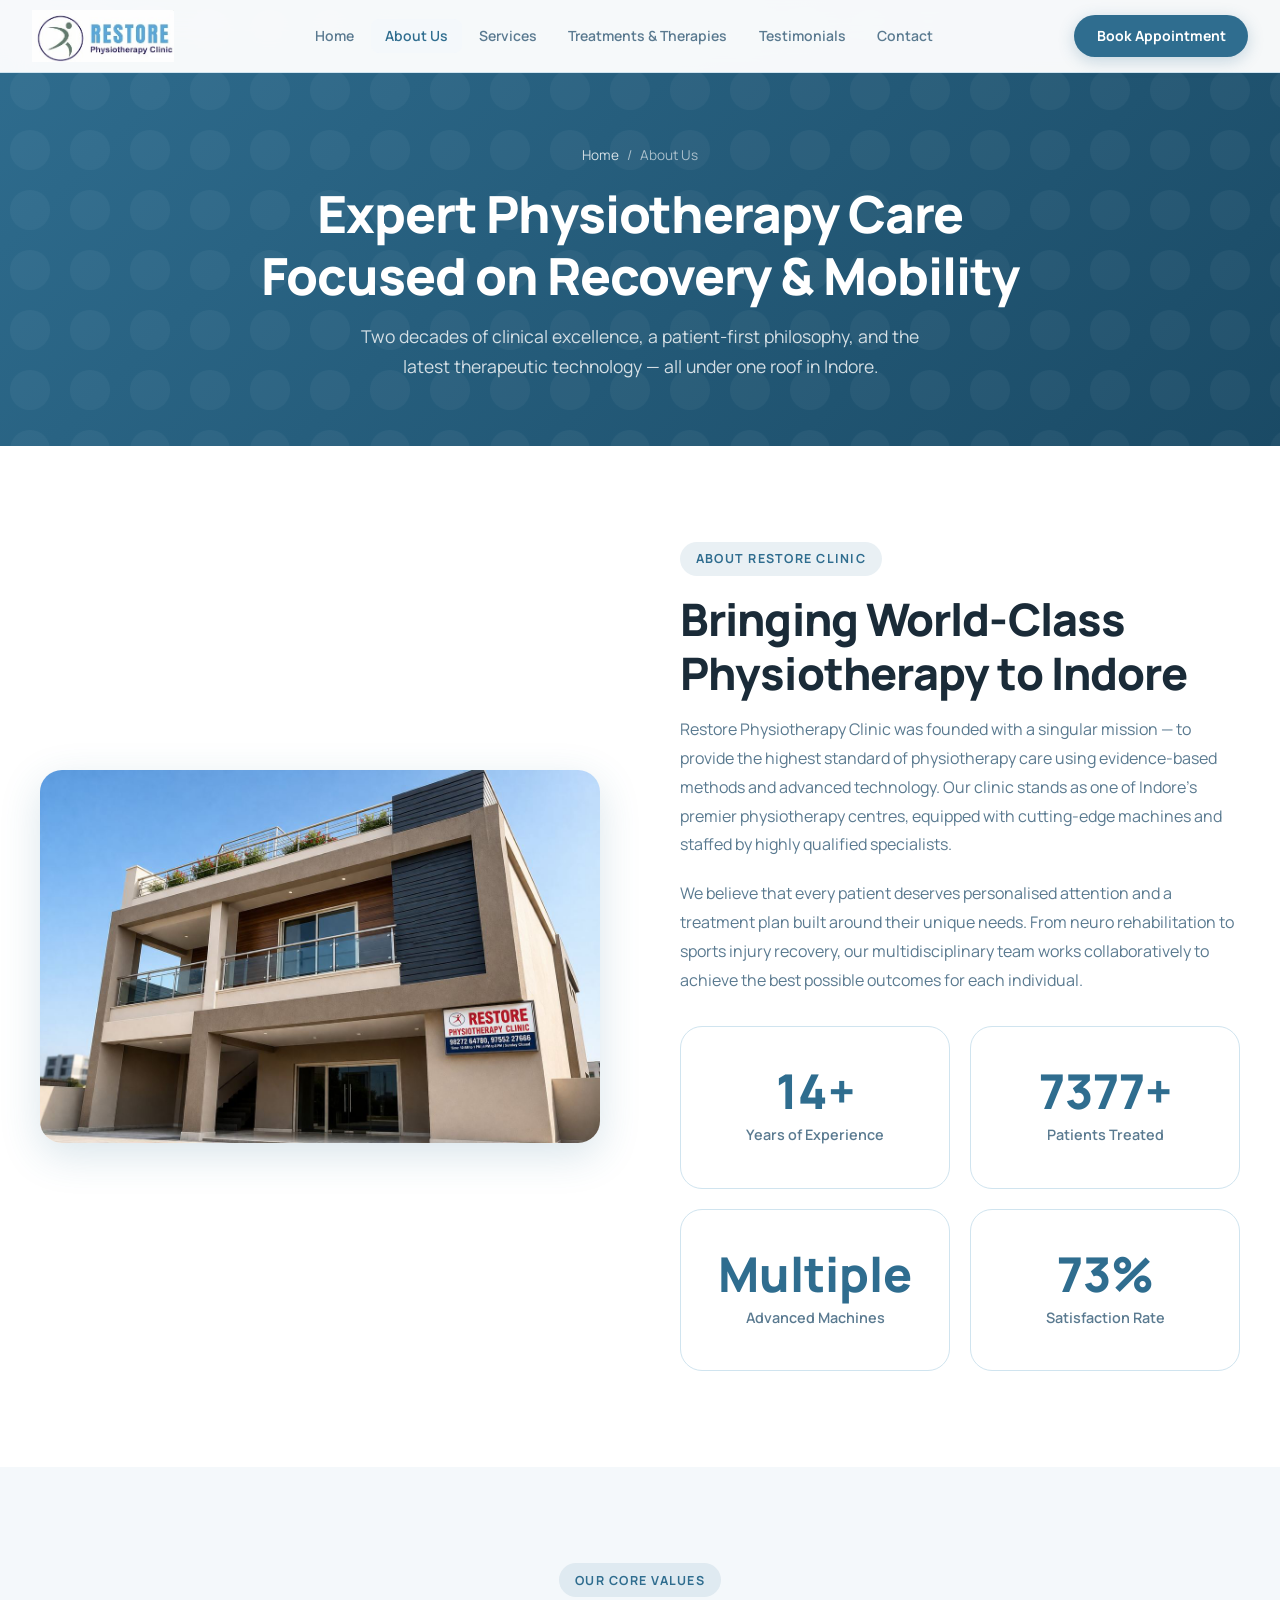
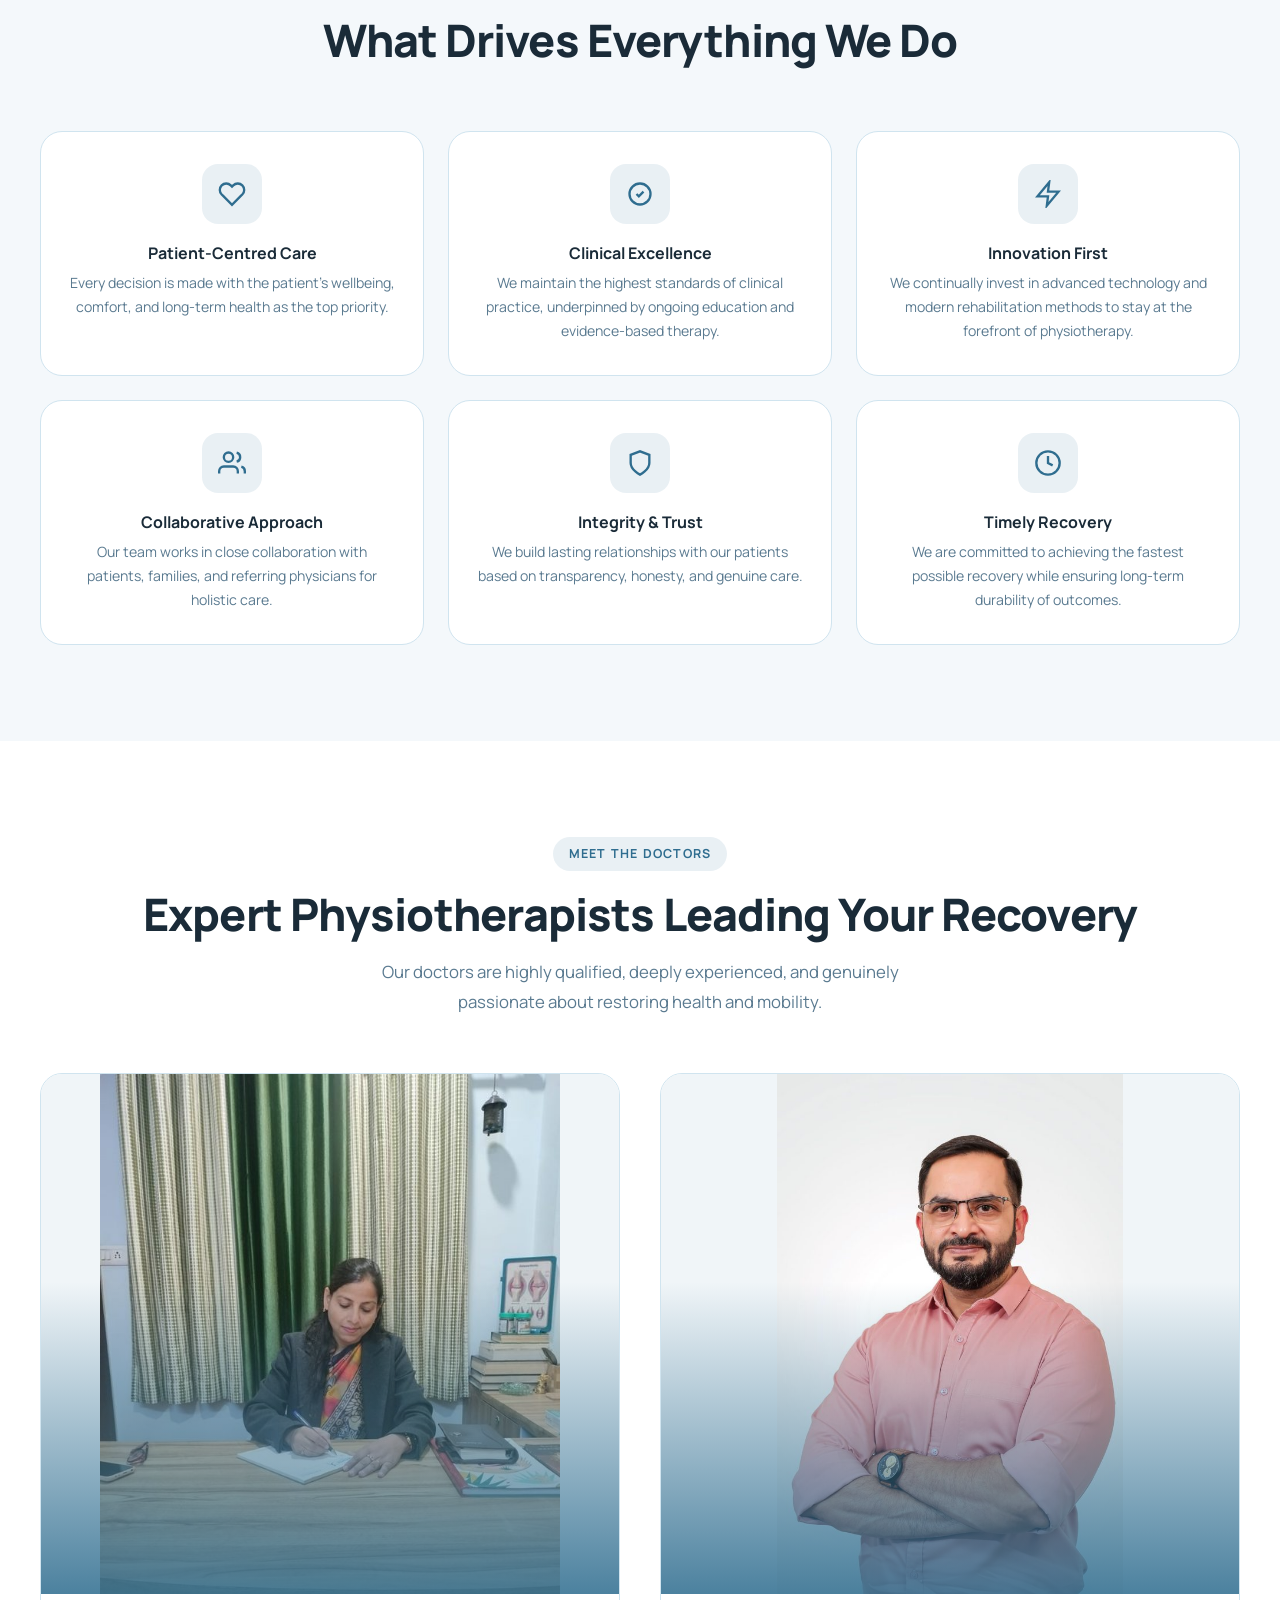
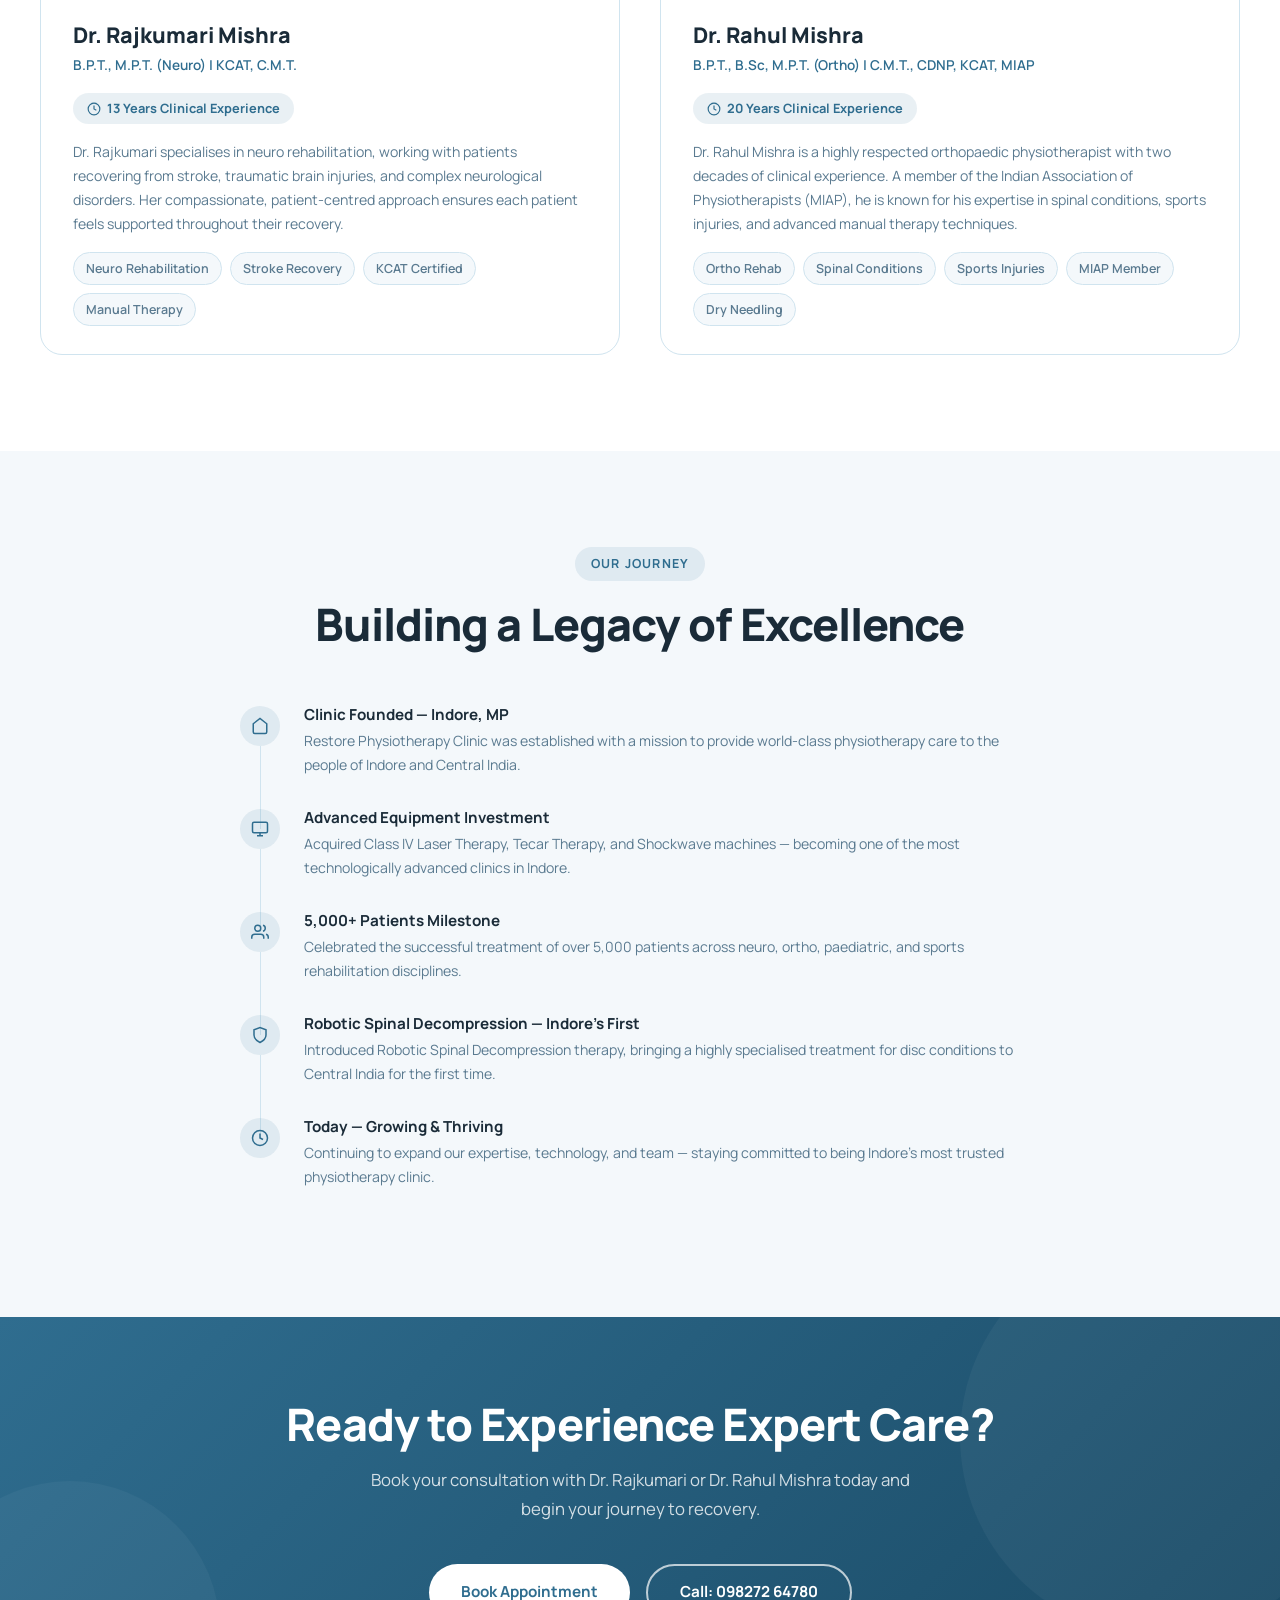
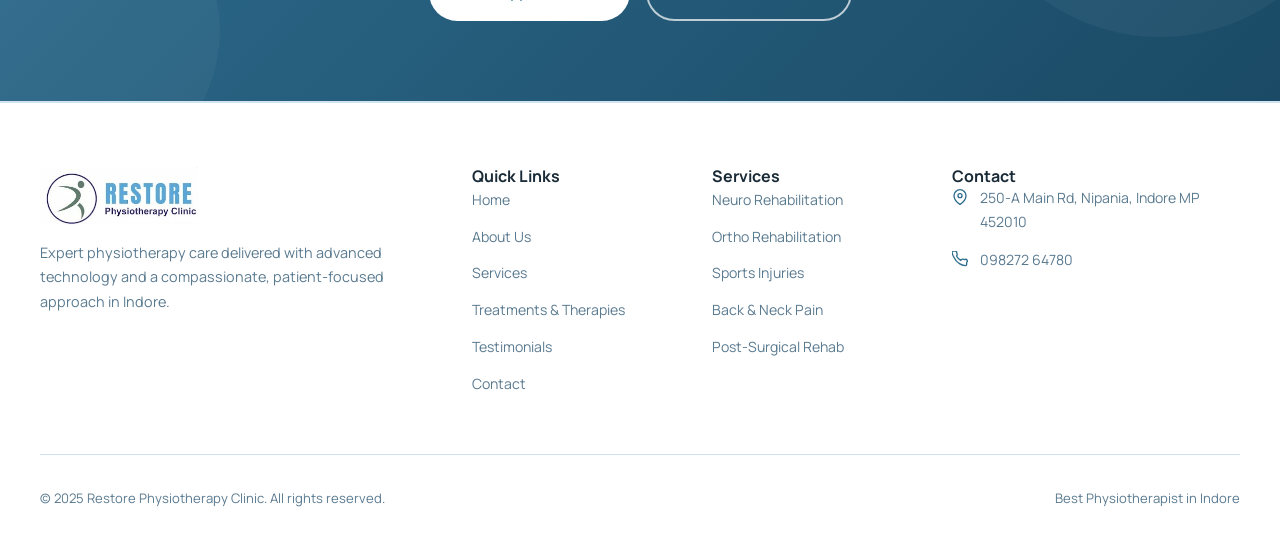
==== about.html @ 80abffd1 "Add files via upload" ====
<!DOCTYPE html>
<html lang="en">
<head>
  <meta charset="UTF-8" />
  <meta name="viewport" content="width=device-width, initial-scale=1.0" />
  <title>About Us | Restore Physiotherapy Clinic Indore</title>
  <meta name="description" content="Meet the expert team at Restore Physiotherapy Clinic, Indore. Dr. Rajkumari Mishra and Dr. Rahul Mishra bring 20+ years of combined physiotherapy expertise." />
  <link rel="preconnect" href="https://fonts.googleapis.com" />
  <link href="https://fonts.googleapis.com/css2?family=Manrope:wght@300;400;500;600;700;800&display=swap" rel="stylesheet" />
  <link rel="stylesheet" href="styles.css" />
  <style>
    /* ABOUT PAGE */
    .about-intro {
      display: grid;
      grid-template-columns: 1fr 1fr;
      gap: 5rem;
      align-items: center;
    }
    .about-intro-img {
      border-radius: var(--radius-lg);
      overflow: hidden;
      box-shadow: var(--shadow-hover);
    }
    .about-intro-img img {
      width: 100%;
      height: 500px;
      object-fit: cover;
    }
    .about-values {
      display: grid;
      grid-template-columns: repeat(3, 1fr);
      gap: 1.5rem;
      margin-top: 4rem;
    }
    .value-card {
      background: white;
      border: 1px solid var(--border);
      border-radius: var(--radius-lg);
      padding: 2rem 1.75rem;
      text-align: center;
      transition: all var(--transition);
    }
    .value-card:hover { transform: translateY(-5px); box-shadow: var(--shadow-hover); }
    .value-icon {
      width: 60px; height: 60px;
      background: rgba(47,109,143,0.1);
      border-radius: 16px;
      display: flex; align-items: center; justify-content: center;
      margin: 0 auto 1.25rem;
    }
    .value-icon svg { width: 28px; height: 28px; color: var(--primary); }
    .value-card h3 { font-size: 1rem; font-weight: 700; margin-bottom: 0.5rem; }
    .value-card p { font-size: 0.88rem; color: var(--text-muted); }

    /* DOCTORS */
    .doctors-grid {
      display: grid;
      grid-template-columns: 1fr 1fr;
      gap: 2.5rem;
    }
    .doctor-card {
      background: white;
      border: 1px solid var(--border);
      border-radius: var(--radius-lg);
      overflow: hidden;
      transition: all var(--transition);
    }
    .doctor-card:hover { transform: translateY(-6px); box-shadow: var(--shadow-hover); }
    .doctor-img-wrap {
      position: relative;
      height: 340px;
      background: var(--bg-alt);
      overflow: hidden;
    }
    .doctor-img-wrap img {
      width: 100%;
      height: 100%;
      object-fit: cover;
      object-position: top center;
      transition: transform 0.6s ease;
    }
    .doctor-card:hover .doctor-img-wrap img { transform: scale(1.04); }
    .doctor-img-overlay {
      position: absolute;
      bottom: 0; left: 0; right: 0;
      height: 60%;
      background: linear-gradient(to top, rgba(47,109,143,0.85), transparent);
    }
    .doctor-info { padding: 1.75rem 2rem; }
    .doctor-info h3 { font-size: 1.35rem; font-weight: 800; margin-bottom: 0.35rem; }
    .doctor-degrees { font-size: 0.85rem; color: var(--primary); font-weight: 600; margin-bottom: 0.25rem; }
    .doctor-exp {
      display: inline-flex;
      align-items: center;
      gap: 0.4rem;
      padding: 0.3rem 0.85rem;
      background: rgba(47,109,143,0.1);
      color: var(--primary);
      border-radius: 50px;
      font-size: 0.8rem;
      font-weight: 700;
      margin-top: 0.75rem;
      margin-bottom: 1rem;
    }
    .doctor-specialties { display: flex; flex-wrap: wrap; gap: 0.5rem; }
    .doctor-specialties span {
      padding: 0.3rem 0.75rem;
      background: var(--bg);
      border: 1px solid var(--border);
      border-radius: 50px;
      font-size: 0.78rem;
      font-weight: 600;
      color: var(--text-muted);
    }

    /* PLACEHOLDER CARD for Dr. Rajkumari */
    .doctor-img-placeholder {
      width: 100%; height: 100%;
      display: flex; align-items: center; justify-content: center;
      background: linear-gradient(135deg, var(--bg-alt) 0%, #d0e8f5 100%);
    }
    .doctor-img-placeholder svg { width: 120px; height: 120px; color: var(--soft-blue); }

    .timeline { margin-top: 2rem; }
    .timeline-item {
      display: flex;
      gap: 1.5rem;
      padding-bottom: 2rem;
      position: relative;
    }
    .timeline-item::before {
      content: '';
      position: absolute;
      left: 20px; top: 40px;
      width: 1px;
      height: calc(100% - 20px);
      background: var(--border);
    }
    .timeline-item:last-child::before { display: none; }
    .timeline-dot {
      width: 40px; height: 40px; flex-shrink: 0;
      background: rgba(47,109,143,0.1);
      border-radius: 50%;
      display: flex; align-items: center; justify-content: center;
      position: relative; z-index: 1;
    }
    .timeline-dot svg { width: 18px; height: 18px; color: var(--primary); }
    .timeline-body h4 { font-size: 0.95rem; font-weight: 700; margin-bottom: 0.3rem; }
    .timeline-body p { font-size: 0.88rem; color: var(--text-muted); }

    @media (max-width: 900px) {
      .about-intro { grid-template-columns: 1fr; gap: 2.5rem; }
      .doctors-grid { grid-template-columns: 1fr; }
      .about-values { grid-template-columns: 1fr 1fr; }
    }
    @media (max-width: 540px) {
      .about-values { grid-template-columns: 1fr; }
    }

    /* CTA SECTION */
    .cta-section {
      background: linear-gradient(135deg, var(--primary) 0%, #1a4a65 100%);
      padding: 5rem 2rem;
      text-align: center;
      position: relative;
      overflow: hidden;
    }
    .cta-section::before {
      content: '';
      position: absolute;
      top: -80px; right: -80px;
      width: 400px; height: 400px;
      background: rgba(255,255,255,0.04);
      border-radius: 50%;
    }
    .cta-section::after {
      content: '';
      position: absolute;
      bottom: -80px; left: -80px;
      width: 300px; height: 300px;
      background: rgba(255,255,255,0.04);
      border-radius: 50%;
    }
    .cta-section h2 {
      font-size: clamp(1.8rem, 4vw, 2.8rem);
      color: white;
      font-weight: 800;
      letter-spacing: -0.02em;
      margin-bottom: 1rem;
      position: relative; z-index: 1;
    }
    .cta-section p {
      font-size: 1.05rem;
      color: rgba(255,255,255,0.8);
      max-width: 560px;
      margin: 0 auto 2.5rem;
      position: relative; z-index: 1;
    }
    .cta-btns {
      display: flex;
      gap: 1rem;
      justify-content: center;
      flex-wrap: wrap;
      position: relative; z-index: 1;
    }
    .btn-white {
      display: inline-flex;
      align-items: center;
      gap: 0.5rem;
      padding: 0.85rem 2rem;
      background: white;
      color: var(--primary);
      border-radius: 50px;
      font-size: 0.95rem;
      font-weight: 700;
      transition: all var(--transition);
    }
    .btn-white:hover { transform: translateY(-2px); box-shadow: 0 8px 28px rgba(0,0,0,0.2); }

    @media (max-width: 900px) {
      .why-us-layout { grid-template-columns: 1fr; gap: 2.5rem; }
      .equipment-strip { grid-template-columns: repeat(2, 1fr); }
      .stats-grid { grid-template-columns: repeat(2, 1fr); }
      .stat-divider { display: none; }
    }
    @media (max-width: 500px) {
      .equipment-strip { grid-template-columns: 1fr; }
      .stats-grid { grid-template-columns: 1fr 1fr; gap: 1rem; }
    }
  </style>
</head>
<body>

  <!-- NAVBAR -->
  <nav class="navbar">
    <div class="nav-inner">
      <a href="index.html" class="nav-logo">
        <img src="" data-img="logo" alt="Restore Physiotherapy Clinic Logo" class="nav-logo-img" />
      </a>
      <ul class="nav-links">
        <li><a href="index.html">Home</a></li>
        <li><a href="about.html" class="active">About Us</a></li>
        <li><a href="services.html">Services</a></li>
        <li><a href="therapies.html">Treatments &amp; Therapies</a></li>
        <li><a href="testimonials.html">Testimonials</a></li>
        <li><a href="contact.html">Contact</a></li>
      </ul>
      <a href="https://wa.me/919827264780?text=Hello%2C%20I%20would%20like%20to%20book%20an%20appointment%20at%20Restore%20Physiotherapy%20Clinic." target="_blank" rel="noopener" class="btn-book">Book Appointment</a>
      <button class="hamburger"><span></span><span></span><span></span></button>
    </div>
  </nav>
  <div class="mobile-menu">
    <ul>
      <li><a href="index.html">Home</a></li>
      <li><a href="about.html">About Us</a></li>
      <li><a href="services.html">Services</a></li>
      <li><a href="therapies.html">Treatments &amp; Therapies</a></li>
      <li><a href="testimonials.html">Testimonials</a></li>
      <li><a href="contact.html">Contact</a></li>
    </ul>
    <a href="https://wa.me/919827264780?text=Hello%2C%20I%20would%20like%20to%20book%20an%20appointment%20at%20Restore%20Physiotherapy%20Clinic." target="_blank" rel="noopener" class="btn-book">Book Appointment</a>
  </div>

  <!-- PAGE HERO -->
  <div class="page-hero">
    <div class="breadcrumb"><a href="index.html">Home</a> <span>/</span> About Us</div>
    <h1>Expert Physiotherapy Care<br/>Focused on Recovery &amp; Mobility</h1>
    <p>Two decades of clinical excellence, a patient-first philosophy, and the latest therapeutic technology — all under one roof in Indore.</p>
  </div>

  <!-- ABOUT INTRO -->
  <section class="section section-alt">
    <div class="container">
      <div class="about-intro">
        <div class="about-intro-img fade-up">
          <img src="" data-img="hospital" alt="Restore Physiotherapy Clinic Indore" loading="lazy" />
        </div>
        <div class="fade-up fade-up-delay-2">
          <div class="section-label">About Restore Clinic</div>
          <h2 class="section-title">Bringing World-Class Physiotherapy to Indore</h2>
          <p style="color:var(--text-muted); margin-bottom:1.25rem; line-height:1.8;">
            Restore Physiotherapy Clinic was founded with a singular mission — to provide the highest standard of physiotherapy care using evidence-based methods and advanced technology. Our clinic stands as one of Indore's premier physiotherapy centres, equipped with cutting-edge machines and staffed by highly qualified specialists.
          </p>
          <p style="color:var(--text-muted); margin-bottom:2rem; line-height:1.8;">
            We believe that every patient deserves personalised attention and a treatment plan built around their unique needs. From neuro rehabilitation to sports injury recovery, our multidisciplinary team works collaboratively to achieve the best possible outcomes for each individual.
          </p>
          <div style="display:grid; grid-template-columns:1fr 1fr; gap:1.25rem;">
            <div class="stat-card">
              <div class="stat-number"><span data-target="20" data-suffix="+">0+</span></div>
              <div class="stat-label">Years of Experience</div>
            </div>
            <div class="stat-card">
              <div class="stat-number"><span data-target="10000" data-suffix="+">0+</span></div>
              <div class="stat-label">Patients Treated</div>
            </div>
            <div class="stat-card">
              <div class="stat-number"><span>Multiple</span></div>
              <div class="stat-label">Advanced Machines</div>
            </div>
            <div class="stat-card">
              <div class="stat-number"><span data-target="100" data-suffix="%">0%</span></div>
              <div class="stat-label">Satisfaction Rate</div>
            </div>
          </div>
        </div>
      </div>
    </div>
  </section>

  <!-- OUR VALUES -->
  <section class="section">
    <div class="container">
      <div class="section-header centered fade-up">
        <div class="section-label">Our Core Values</div>
        <h2 class="section-title">What Drives Everything We Do</h2>
      </div>
      <div class="about-values">
        <div class="value-card fade-up">
          <div class="value-icon">
            <svg viewBox="0 0 24 24" fill="none" stroke="currentColor" stroke-width="2"><path d="M20.84 4.61a5.5 5.5 0 00-7.78 0L12 5.67l-1.06-1.06a5.5 5.5 0 00-7.78 7.78l1.06 1.06L12 21.23l7.78-7.78 1.06-1.06a5.5 5.5 0 000-7.78z"/></svg>
          </div>
          <h3>Patient-Centred Care</h3>
          <p>Every decision is made with the patient's wellbeing, comfort, and long-term health as the top priority.</p>
        </div>
        <div class="value-card fade-up fade-up-delay-1">
          <div class="value-icon">
            <svg viewBox="0 0 24 24" fill="none" stroke="currentColor" stroke-width="2"><path d="M9 12l2 2 4-4m6 2a9 9 0 11-18 0 9 9 0 0118 0z"/></svg>
          </div>
          <h3>Clinical Excellence</h3>
          <p>We maintain the highest standards of clinical practice, underpinned by ongoing education and evidence-based therapy.</p>
        </div>
        <div class="value-card fade-up fade-up-delay-2">
          <div class="value-icon">
            <svg viewBox="0 0 24 24" fill="none" stroke="currentColor" stroke-width="2"><path d="M13 2L3 14h9l-1 8 10-12h-9l1-8z"/></svg>
          </div>
          <h3>Innovation First</h3>
          <p>We continually invest in advanced technology and modern rehabilitation methods to stay at the forefront of physiotherapy.</p>
        </div>
        <div class="value-card fade-up fade-up-delay-3">
          <div class="value-icon">
            <svg viewBox="0 0 24 24" fill="none" stroke="currentColor" stroke-width="2"><path d="M17 21v-2a4 4 0 00-4-4H5a4 4 0 00-4 4v2"/><circle cx="9" cy="7" r="4"/><path d="M23 21v-2a4 4 0 00-3-3.87M16 3.13a4 4 0 010 7.75"/></svg>
          </div>
          <h3>Collaborative Approach</h3>
          <p>Our team works in close collaboration with patients, families, and referring physicians for holistic care.</p>
        </div>
        <div class="value-card fade-up">
          <div class="value-icon">
            <svg viewBox="0 0 24 24" fill="none" stroke="currentColor" stroke-width="2"><path d="M12 22s8-4 8-10V5l-8-3-8 3v7c0 6 8 10 8 10z"/></svg>
          </div>
          <h3>Integrity &amp; Trust</h3>
          <p>We build lasting relationships with our patients based on transparency, honesty, and genuine care.</p>
        </div>
        <div class="value-card fade-up fade-up-delay-1">
          <div class="value-icon">
            <svg viewBox="0 0 24 24" fill="none" stroke="currentColor" stroke-width="2"><circle cx="12" cy="12" r="10"/><path d="M12 6v6l4 2"/></svg>
          </div>
          <h3>Timely Recovery</h3>
          <p>We are committed to achieving the fastest possible recovery while ensuring long-term durability of outcomes.</p>
        </div>
      </div>
    </div>
  </section>

  <!-- DOCTORS -->
  <section class="section section-alt">
    <div class="container">
      <div class="section-header centered fade-up">
        <div class="section-label">Meet the Doctors</div>
        <h2 class="section-title">Expert Physiotherapists Leading Your Recovery</h2>
        <p class="section-sub">Our doctors are highly qualified, deeply experienced, and genuinely passionate about restoring health and mobility.</p>
      </div>
      <div class="doctors-grid">

        <!-- Dr. Rajkumari Mishra -->
        <div class="doctor-card fade-up">
          <div class="doctor-img-wrap">
            <img src="" data-img="dr_rajkumari" alt="Dr. Rajkumari Mishra - Neuro Physiotherapist Indore" loading="lazy" />
            <div class="doctor-img-overlay"></div>
          </div>
          <div class="doctor-info">
            <h3>Dr. Rajkumari Mishra</h3>
            <div class="doctor-degrees">B.P.T., M.P.T. (Neuro) | KCAT, C.M.T.</div>
            <div class="doctor-exp">
              <svg width="14" height="14" viewBox="0 0 24 24" fill="none" stroke="currentColor" stroke-width="2"><circle cx="12" cy="12" r="10"/><path d="M12 6v6l4 2"/></svg>
              13 Years Clinical Experience
            </div>
            <p style="font-size:0.88rem; color:var(--text-muted); margin-bottom:1rem; line-height:1.7;">
              Dr. Rajkumari specialises in neuro rehabilitation, working with patients recovering from stroke, traumatic brain injuries, and complex neurological disorders. Her compassionate, patient-centred approach ensures each patient feels supported throughout their recovery.
            </p>
            <div class="doctor-specialties">
              <span>Neuro Rehabilitation</span>
              <span>Stroke Recovery</span>
              <span>KCAT Certified</span>
              <span>Manual Therapy</span>
            </div>
          </div>
        </div>

        <!-- Dr. Rahul Mishra -->
        <div class="doctor-card fade-up fade-up-delay-2">
          <div class="doctor-img-wrap">
            <img src="" data-img="dr_rahul" alt="Dr. Rahul Mishra - Senior Physiotherapist Indore" loading="lazy" />
            <div class="doctor-img-overlay"></div>
          </div>
          <div class="doctor-info">
            <h3>Dr. Rahul Mishra</h3>
            <div class="doctor-degrees">B.P.T., B.Sc, M.P.T. (Ortho) | C.M.T., CDNP, KCAT, MIAP</div>
            <div class="doctor-exp">
              <svg width="14" height="14" viewBox="0 0 24 24" fill="none" stroke="currentColor" stroke-width="2"><circle cx="12" cy="12" r="10"/><path d="M12 6v6l4 2"/></svg>
              20 Years Clinical Experience
            </div>
            <p style="font-size:0.88rem; color:var(--text-muted); margin-bottom:1rem; line-height:1.7;">
              Dr. Rahul Mishra is a highly respected orthopaedic physiotherapist with two decades of clinical experience. A member of the Indian Association of Physiotherapists (MIAP), he is known for his expertise in spinal conditions, sports injuries, and advanced manual therapy techniques.
            </p>
            <div class="doctor-specialties">
              <span>Ortho Rehab</span>
              <span>Spinal Conditions</span>
              <span>Sports Injuries</span>
              <span>MIAP Member</span>
              <span>Dry Needling</span>
            </div>
          </div>
        </div>
      </div>
    </div>
  </section>

  <!-- CLINIC JOURNEY TIMELINE -->
  <section class="section">
    <div class="container" style="max-width:800px;">
      <div class="section-header centered fade-up">
        <div class="section-label">Our Journey</div>
        <h2 class="section-title">Building a Legacy of Excellence</h2>
      </div>
      <div class="timeline fade-up">
        <div class="timeline-item">
          <div class="timeline-dot">
            <svg viewBox="0 0 24 24" fill="none" stroke="currentColor" stroke-width="2"><path d="M3 9l9-7 9 7v11a2 2 0 01-2 2H5a2 2 0 01-2-2z"/></svg>
          </div>
          <div class="timeline-body">
            <h4>Clinic Founded — Indore, MP</h4>
            <p>Restore Physiotherapy Clinic was established with a mission to provide world-class physiotherapy care to the people of Indore and Central India.</p>
          </div>
        </div>
        <div class="timeline-item">
          <div class="timeline-dot">
            <svg viewBox="0 0 24 24" fill="none" stroke="currentColor" stroke-width="2"><rect x="2" y="3" width="20" height="14" rx="2"/><line x1="8" y1="21" x2="16" y2="21"/><line x1="12" y1="17" x2="12" y2="21"/></svg>
          </div>
          <div class="timeline-body">
            <h4>Advanced Equipment Investment</h4>
            <p>Acquired Class IV Laser Therapy, Tecar Therapy, and Shockwave machines — becoming one of the most technologically advanced clinics in Indore.</p>
          </div>
        </div>
        <div class="timeline-item">
          <div class="timeline-dot">
            <svg viewBox="0 0 24 24" fill="none" stroke="currentColor" stroke-width="2"><path d="M17 21v-2a4 4 0 00-4-4H5a4 4 0 00-4 4v2"/><circle cx="9" cy="7" r="4"/><path d="M23 21v-2a4 4 0 00-3-3.87M16 3.13a4 4 0 010 7.75"/></svg>
          </div>
          <div class="timeline-body">
            <h4>5,000+ Patients Milestone</h4>
            <p>Celebrated the successful treatment of over 5,000 patients across neuro, ortho, paediatric, and sports rehabilitation disciplines.</p>
          </div>
        </div>
        <div class="timeline-item">
          <div class="timeline-dot">
            <svg viewBox="0 0 24 24" fill="none" stroke="currentColor" stroke-width="2"><path d="M12 22s8-4 8-10V5l-8-3-8 3v7c0 6 8 10 8 10z"/></svg>
          </div>
          <div class="timeline-body">
            <h4>Robotic Spinal Decompression — Indore's First</h4>
            <p>Introduced Robotic Spinal Decompression therapy, bringing a highly specialised treatment for disc conditions to Central India for the first time.</p>
          </div>
        </div>
        <div class="timeline-item">
          <div class="timeline-dot">
            <svg viewBox="0 0 24 24" fill="none" stroke="currentColor" stroke-width="2"><circle cx="12" cy="12" r="10"/><path d="M12 6v6l4 2"/></svg>
          </div>
          <div class="timeline-body">
            <h4>Today — Growing &amp; Thriving</h4>
            <p>Continuing to expand our expertise, technology, and team — staying committed to being Indore's most trusted physiotherapy clinic.</p>
          </div>
        </div>
      </div>
    </div>
  </section>

  <!-- CTA -->
  <section class="cta-section">
    <h2 class="fade-up">Ready to Experience Expert Care?</h2>
    <p class="fade-up fade-up-delay-1">Book your consultation with Dr. Rajkumari or Dr. Rahul Mishra today and begin your journey to recovery.</p>
    <div class="cta-btns fade-up fade-up-delay-2">
      <a href="https://wa.me/919827264780?text=Hello%2C%20I%20would%20like%20to%20book%20an%20appointment%20at%20Restore%20Physiotherapy%20Clinic." target="_blank" rel="noopener" class="btn-white">Book Appointment</a>
      <a href="tel:09827264780" class="btn-outline">Call: 098272 64780</a>
    </div>
  </section>

  <!-- FOOTER -->
  <footer>
    <div class="footer-inner">
      <div class="footer-grid">
        <div>
          <div class="footer-logo"><img src="" data-img="logo" alt="Restore Physiotherapy Clinic" class="footer-logo-img" /></div>
          <p class="footer-tagline">Expert physiotherapy care delivered with advanced technology and a compassionate, patient-focused approach in Indore.</p>
        </div>
        <div>
          <h4>Quick Links</h4>
          <ul class="footer-links">
            <li><a href="index.html">Home</a></li>
            <li><a href="about.html">About Us</a></li>
            <li><a href="services.html">Services</a></li>
            <li><a href="therapies.html">Treatments &amp; Therapies</a></li>
            <li><a href="testimonials.html">Testimonials</a></li>
            <li><a href="contact.html">Contact</a></li>
          </ul>
        </div>
        <div>
          <h4>Services</h4>
          <ul class="footer-links">
            <li><a href="services.html">Neuro Rehabilitation</a></li>
            <li><a href="services.html">Ortho Rehabilitation</a></li>
            <li><a href="services.html">Sports Injuries</a></li>
            <li><a href="services.html">Back &amp; Neck Pain</a></li>
            <li><a href="services.html">Post-Surgical Rehab</a></li>
          </ul>
        </div>
        <div>
          <h4>Contact</h4>
          <div class="footer-contact-item">
            <svg width="16" height="16" viewBox="0 0 24 24" fill="none" stroke="currentColor" stroke-width="2"><path d="M21 10c0 7-9 13-9 13s-9-6-9-13a9 9 0 0118 0z"/><circle cx="12" cy="10" r="3"/></svg>
            <span>250-A Main Rd, Nipania, Indore MP 452010</span>
          </div>
          <div class="footer-contact-item">
            <svg width="16" height="16" viewBox="0 0 24 24" fill="none" stroke="currentColor" stroke-width="2"><path d="M22 16.92v3a2 2 0 01-2.18 2 19.79 19.79 0 01-8.63-3.07A19.5 19.5 0 013.07 9.8 19.79 19.79 0 010 1.17 2 2 0 012 0h3a2 2 0 012 1.72 12.05 12.05 0 00.7 2.81 2 2 0 01-.45 2.11L6.91 7.85a16 16 0 006.15 6.15l1.27-1.27a2 2 0 012.11-.45 12.05 12.05 0 002.81.7A2 2 0 0122 16.92z"/></svg>
            <span>098272 64780</span>
          </div>
        </div>
      </div>
      <div class="footer-bottom">
        <span>&copy; 2025 Restore Physiotherapy Clinic. All rights reserved.</span>
        <span>Best Physiotherapist in Indore</span>
      </div>
    </div>
  </footer>

  <script src="images.js"></script>
  <script src="main.js"></script>
</body>
</html>
---- styles.css ----
/* ============================================
   RESTORE PHYSIOTHERAPY CLINIC — Global Styles
   ============================================ */

@import url('https://fonts.googleapis.com/css2?family=Manrope:wght@300;400;500;600;700;800&family=DM+Serif+Display:ital@0;1&display=swap');

:root {
  --primary: #2F6D8F;
  --primary-dark: #1e5070;
  --soft-blue: #6FA9C6;
  --light-blue: #b8d8ea;
  --white: #FFFFFF;
  --bg: #F4F8FB;
  --bg-alt: #eaf2f7;
  --text: #1a2b38;
  --text-muted: #5a7a90;
  --border: #d0e4ef;
  --shadow: 0 4px 32px rgba(47,109,143,0.10);
  --shadow-hover: 0 12px 40px rgba(47,109,143,0.18);
  --radius: 14px;
  --radius-lg: 22px;
  --transition: 0.35s cubic-bezier(0.4,0,0.2,1);
}

*, *::before, *::after { box-sizing: border-box; margin: 0; padding: 0; }

html { scroll-behavior: smooth; font-size: 16px; }

body {
  font-family: 'Manrope', sans-serif;
  background: var(--bg);
  color: var(--text);
  line-height: 1.7;
  overflow-x: hidden;
}

h1,h2,h3,h4,h5 {
  font-family: 'Manrope', sans-serif;
  font-weight: 700;
  line-height: 1.2;
  color: var(--text);
}

a { text-decoration: none; color: inherit; }
img { max-width: 100%; display: block; }

/* ── NAVBAR ── */
.navbar {
  position: fixed;
  top: 0; left: 0; right: 0;
  z-index: 1000;
  background: rgba(255,255,255,0.96);
  backdrop-filter: blur(16px);
  border-bottom: 1px solid var(--border);
  transition: box-shadow var(--transition);
}
.navbar.scrolled { box-shadow: 0 4px 24px rgba(47,109,143,0.12); }

.nav-inner {
  max-width: 1280px;
  margin: 0 auto;
  padding: 0 2rem;
  height: 72px;
  display: flex;
  align-items: center;
  justify-content: space-between;
  gap: 2rem;
}

.nav-logo {
  display: flex;
  align-items: center;
  gap: 0.75rem;
  flex-shrink: 0;
}
.nav-logo-icon {
  width: 42px; height: 42px;
  background: var(--primary);
  border-radius: 10px;
  display: flex; align-items: center; justify-content: center;
}
.nav-logo-icon svg { width: 24px; height: 24px; fill: white; }
.nav-logo-text { display: flex; flex-direction: column; }
.nav-logo-text strong {
  font-size: 1.05rem;
  font-weight: 800;
  color: var(--primary);
  letter-spacing: -0.02em;
  line-height: 1;
}
.nav-logo-text span {
  font-size: 0.65rem;
  color: var(--text-muted);
  font-weight: 500;
  letter-spacing: 0.08em;
  text-transform: uppercase;
}

.nav-links {
  display: flex;
  align-items: center;
  gap: 0.25rem;
  list-style: none;
}
.nav-links a {
  padding: 0.45rem 0.85rem;
  font-size: 0.875rem;
  font-weight: 600;
  color: var(--text-muted);
  border-radius: 8px;
  transition: color var(--transition), background var(--transition);
  white-space: nowrap;
}
.nav-links a:hover,
.nav-links a.active {
  color: var(--primary);
  background: var(--bg);
}

.btn-book {
  display: inline-flex;
  align-items: center;
  gap: 0.5rem;
  padding: 0.6rem 1.4rem;
  background: var(--primary);
  color: white;
  border-radius: 50px;
  font-size: 0.875rem;
  font-weight: 700;
  white-space: nowrap;
  transition: background var(--transition), transform var(--transition), box-shadow var(--transition);
  box-shadow: 0 4px 16px rgba(47,109,143,0.25);
}
.btn-book:hover {
  background: var(--primary-dark);
  transform: translateY(-1px);
  box-shadow: 0 8px 24px rgba(47,109,143,0.35);
}

.hamburger {
  display: none;
  flex-direction: column;
  gap: 5px;
  cursor: pointer;
  padding: 8px;
  border: none;
  background: none;
}
.hamburger span {
  display: block;
  width: 24px;
  height: 2px;
  background: var(--text);
  border-radius: 2px;
  transition: var(--transition);
}

/* Mobile nav */
.mobile-menu {
  display: none;
  position: fixed;
  top: 72px;
  left: 0; right: 0;
  background: white;
  border-bottom: 1px solid var(--border);
  padding: 1.5rem 2rem;
  z-index: 999;
  box-shadow: 0 8px 24px rgba(0,0,0,0.08);
}
.mobile-menu.open { display: block; }
.mobile-menu ul { list-style: none; }
.mobile-menu ul li { border-bottom: 1px solid var(--border); }
.mobile-menu ul li:last-child { border: none; }
.mobile-menu ul a {
  display: block;
  padding: 0.9rem 0;
  font-weight: 600;
  color: var(--text);
  font-size: 0.95rem;
}
.mobile-menu .btn-book { margin-top: 1rem; width: 100%; justify-content: center; }

/* ── BUTTONS ── */
.btn-primary {
  display: inline-flex;
  align-items: center;
  gap: 0.5rem;
  padding: 0.85rem 2rem;
  background: var(--primary);
  color: white;
  border-radius: 50px;
  font-size: 0.95rem;
  font-weight: 700;
  transition: all var(--transition);
  box-shadow: 0 4px 16px rgba(47,109,143,0.28);
  border: none;
  cursor: pointer;
}
.btn-primary:hover {
  background: var(--primary-dark);
  transform: translateY(-2px);
  box-shadow: 0 8px 28px rgba(47,109,143,0.38);
}

.btn-outline {
  display: inline-flex;
  align-items: center;
  gap: 0.5rem;
  padding: 0.85rem 2rem;
  background: transparent;
  color: white;
  border-radius: 50px;
  font-size: 0.95rem;
  font-weight: 700;
  border: 2px solid rgba(255,255,255,0.7);
  transition: all var(--transition);
  cursor: pointer;
}
.btn-outline:hover {
  background: rgba(255,255,255,0.12);
  border-color: white;
}

/* ── SECTION LAYOUT ── */
.section { padding: 6rem 2rem; }
.section-alt { background: var(--white); }
.section-dark { background: var(--primary); color: white; }

.container {
  max-width: 1200px;
  margin: 0 auto;
}

.section-label {
  display: inline-flex;
  align-items: center;
  gap: 0.5rem;
  padding: 0.4rem 1rem;
  background: rgba(47,109,143,0.1);
  color: var(--primary);
  border-radius: 50px;
  font-size: 0.78rem;
  font-weight: 700;
  letter-spacing: 0.1em;
  text-transform: uppercase;
  margin-bottom: 1rem;
}
.section-dark .section-label {
  background: rgba(255,255,255,0.15);
  color: rgba(255,255,255,0.9);
}

.section-title {
  font-size: clamp(1.8rem, 4vw, 2.8rem);
  font-weight: 800;
  color: var(--text);
  margin-bottom: 1rem;
  letter-spacing: -0.02em;
}
.section-dark .section-title { color: white; }

.section-sub {
  font-size: 1.05rem;
  color: var(--text-muted);
  max-width: 600px;
  line-height: 1.8;
}
.section-dark .section-sub { color: rgba(255,255,255,0.8); }

.section-header { margin-bottom: 3.5rem; }
.section-header.centered { text-align: center; }
.section-header.centered .section-sub { margin: 0 auto; }

/* ── CARD ── */
.card {
  background: white;
  border-radius: var(--radius-lg);
  border: 1px solid var(--border);
  padding: 2rem;
  transition: transform var(--transition), box-shadow var(--transition);
}
.card:hover {
  transform: translateY(-6px);
  box-shadow: var(--shadow-hover);
}

/* ── FOOTER ── */
footer {
  background: #ffffff;
  color: #2a3f50;
  padding: 4rem 2rem 2rem;
  border-top: 2px solid var(--border);
}
.footer-inner {
  max-width: 1200px;
  margin: 0 auto;
}
.footer-grid {
  display: grid;
  grid-template-columns: 2fr 1fr 1fr 1.5fr;
  gap: 3rem;
  padding-bottom: 3rem;
  border-bottom: 1px solid var(--border);
}
.footer-logo strong { font-size: 1.3rem; color: var(--primary); font-weight: 800; }
.footer-logo span { font-size: 0.75rem; color: var(--text-muted); letter-spacing: 0.08em; text-transform: uppercase; }
.footer-tagline { font-size: 0.9rem; margin-top: 1rem; line-height: 1.7; color: var(--text-muted); }
.footer-col h4 { font-size: 0.85rem; font-weight: 700; color: var(--text); letter-spacing: 0.1em; text-transform: uppercase; margin-bottom: 1.2rem; }
.footer-links { list-style: none; }
.footer-links li { margin-bottom: 0.6rem; }
.footer-links a { font-size: 0.88rem; color: var(--text-muted); transition: color var(--transition); }
.footer-links a:hover { color: var(--primary); }
.footer-contact-item { display: flex; gap: 0.75rem; margin-bottom: 0.9rem; font-size: 0.88rem; color: var(--text-muted); }
.footer-contact-item svg { flex-shrink: 0; color: var(--primary); margin-top: 3px; }
.footer-contact-item span { color: var(--text-muted); }
.footer-bottom {
  display: flex;
  justify-content: space-between;
  align-items: center;
  padding-top: 2rem;
  font-size: 0.82rem;
  color: var(--text-muted);
  flex-wrap: wrap;
  gap: 1rem;
}

/* ── ANIMATIONS ── */
.fade-up {
  opacity: 0;
  transform: translateY(30px);
  transition: opacity 0.7s cubic-bezier(0.4,0,0.2,1),
              transform 0.7s cubic-bezier(0.4,0,0.2,1);
}
.fade-up.visible {
  opacity: 1;
  transform: none;
}
.fade-up-delay-1 { transition-delay: 0.1s; }
.fade-up-delay-2 { transition-delay: 0.2s; }
.fade-up-delay-3 { transition-delay: 0.3s; }
.fade-up-delay-4 { transition-delay: 0.4s; }

/* ── PAGE HERO (internal pages) ── */
.page-hero {
  padding: 9rem 2rem 4rem;
  background: linear-gradient(135deg, var(--primary) 0%, #1a4a65 100%);
  text-align: center;
  color: white;
  position: relative;
  overflow: hidden;
}
.page-hero::before {
  content: '';
  position: absolute;
  inset: 0;
  background: url("data:image/svg+xml,%3Csvg width='60' height='60' viewBox='0 0 60 60' xmlns='http://www.w3.org/2000/svg'%3E%3Cg fill='none' fill-rule='evenodd'%3E%3Cg fill='%23ffffff' fill-opacity='0.04'%3E%3Ccircle cx='30' cy='30' r='20'/%3E%3C/g%3E%3C/g%3E%3C/svg%3E");
}
.page-hero h1 {
  font-size: clamp(2rem, 5vw, 3.2rem);
  font-weight: 800;
  color: white;
  position: relative;
  z-index: 1;
  letter-spacing: -0.02em;
}
.page-hero p {
  font-size: 1.1rem;
  color: rgba(255,255,255,0.8);
  margin-top: 1rem;
  position: relative;
  z-index: 1;
  max-width: 600px;
  margin-left: auto;
  margin-right: auto;
}
.breadcrumb {
  display: flex;
  align-items: center;
  justify-content: center;
  gap: 0.5rem;
  font-size: 0.85rem;
  color: rgba(255,255,255,0.6);
  margin-bottom: 1rem;
  position: relative;
  z-index: 1;
}
.breadcrumb a { color: rgba(255,255,255,0.8); }
.breadcrumb a:hover { color: white; }

/* ── STAT CARDS ── */
.stat-card {
  text-align: center;
  padding: 2.5rem 2rem;
  background: white;
  border-radius: var(--radius-lg);
  border: 1px solid var(--border);
  transition: all var(--transition);
}
.stat-card:hover { transform: translateY(-5px); box-shadow: var(--shadow-hover); }
.stat-number {
  font-size: 3rem;
  font-weight: 800;
  color: var(--primary);
  line-height: 1;
}
.stat-label {
  font-size: 0.9rem;
  color: var(--text-muted);
  font-weight: 600;
  margin-top: 0.5rem;
}

/* ── RESPONSIVE ── */
@media (max-width: 1024px) {
  .footer-grid { grid-template-columns: 1fr 1fr; }
}

@media (max-width: 768px) {
  .nav-links, .btn-book { display: none; }
  .hamburger { display: flex; }
  .footer-grid { grid-template-columns: 1fr; gap: 2rem; }
  .section { padding: 4rem 1.25rem; }
}

@media (max-width: 480px) {
  .section { padding: 3rem 1rem; }
}

/* ── LOGO IMAGES ── */
.nav-logo-img {
  height: 52px;
  width: auto;
  max-width: 220px;
  object-fit: contain;
  display: block;
}
.footer-logo-img {
  height: 58px;
  width: auto;
  max-width: 240px;
  object-fit: contain;
  display: block;
}

/* ── FULL IMAGE — NO CROPPING RULES ── */

/* Equipment cards on home page */
.equip-card img {
  width: 100%;
  height: auto !important;
  min-height: 180px;
  object-fit: contain !important;
  background: #f8fafc;
  padding: 1.5rem;
}

/* Therapy page machine images */
.therapy-img {
  background: #f4f8fb;
  display: flex;
  align-items: center;
  justify-content: center;
  border-radius: var(--radius-lg);
  overflow: hidden;
  box-shadow: var(--shadow-hover);
  padding: 0;
}
.therapy-img img {
  width: 100%;
  height: auto !important;
  max-height: 480px;
  object-fit: contain !important;
  background: #f4f8fb;
  padding: 2.5rem;
  display: block;
}

/* About page / why-us hospital image */
.why-us-img img {
  width: 100%;
  height: 480px;
  object-fit: cover !important;  /* building photo — cover is fine */
  object-position: center;
}

.about-intro-img img {
  width: 100%;
  height: auto !important;
  max-height: 520px;
  object-fit: cover;
  object-position: center;
}

/* Doctor cards — show full portrait */
.doctor-img-wrap {
  height: auto !important;
  min-height: 300px;
  background: #f0f5f8;
  display: flex;
  align-items: flex-start;
  justify-content: center;
  overflow: hidden;
}
.doctor-img-wrap img {
  width: 100%;
  height: auto !important;
  max-height: 520px;
  object-fit: contain !important;
  object-position: top center;
  background: #f0f5f8;
}

/* Equipment card body — make sure card doesn't clip */
.equip-card {
  overflow: visible;
  background: white;
  border: 1px solid var(--border);
  border-radius: var(--radius-lg);
  overflow: hidden;
  transition: all var(--transition);
}
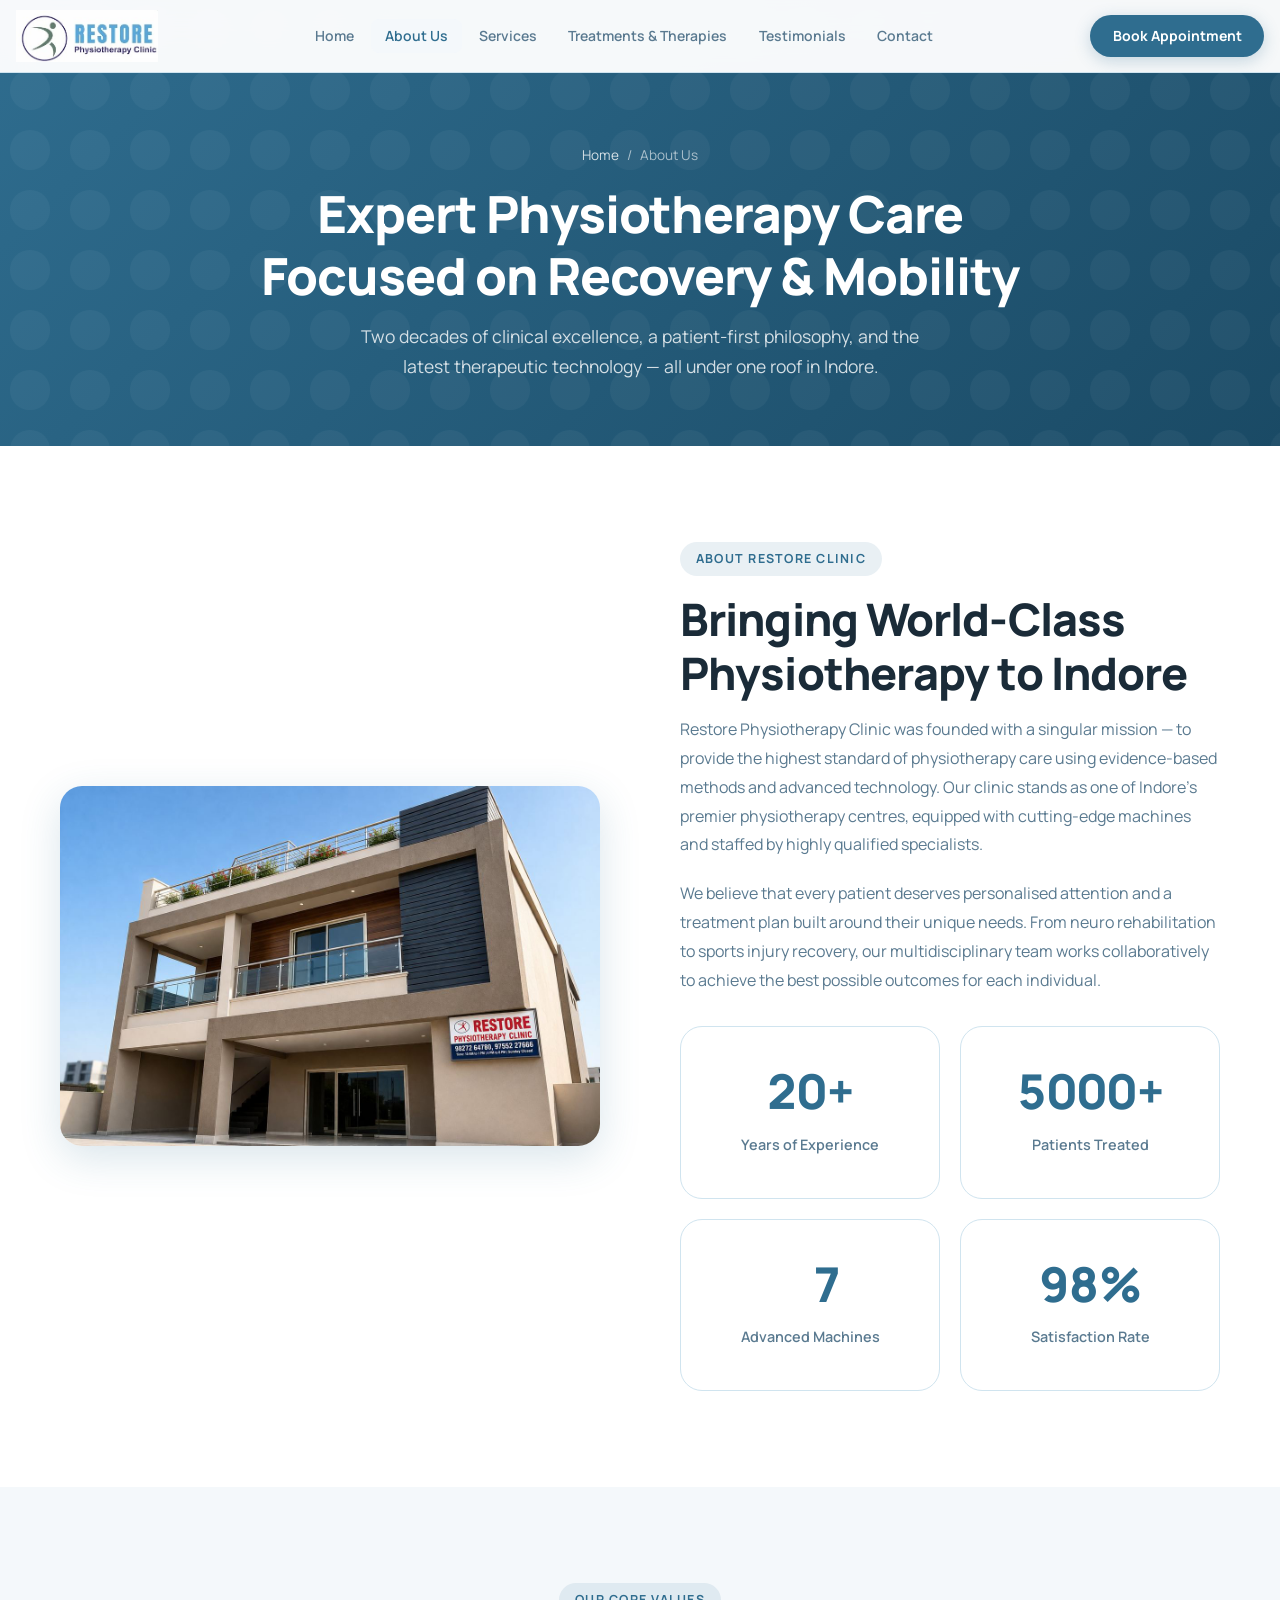
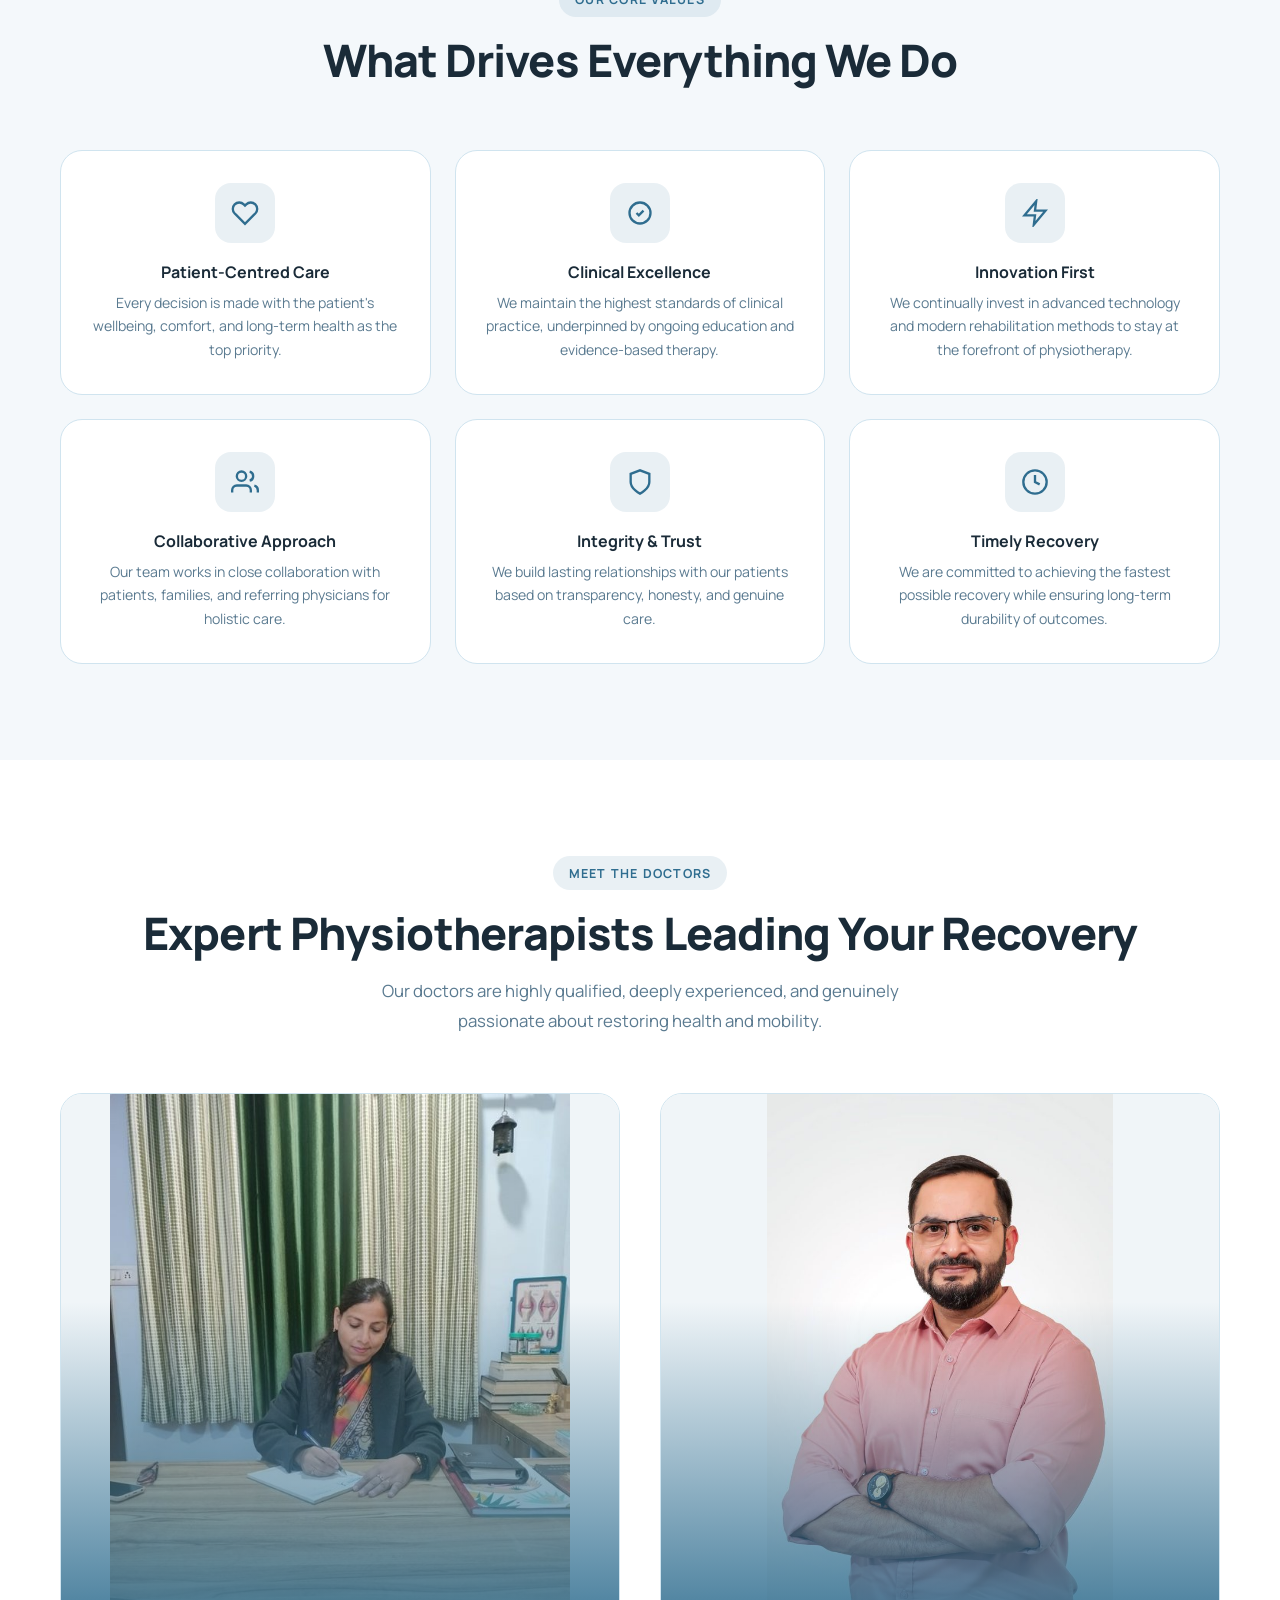
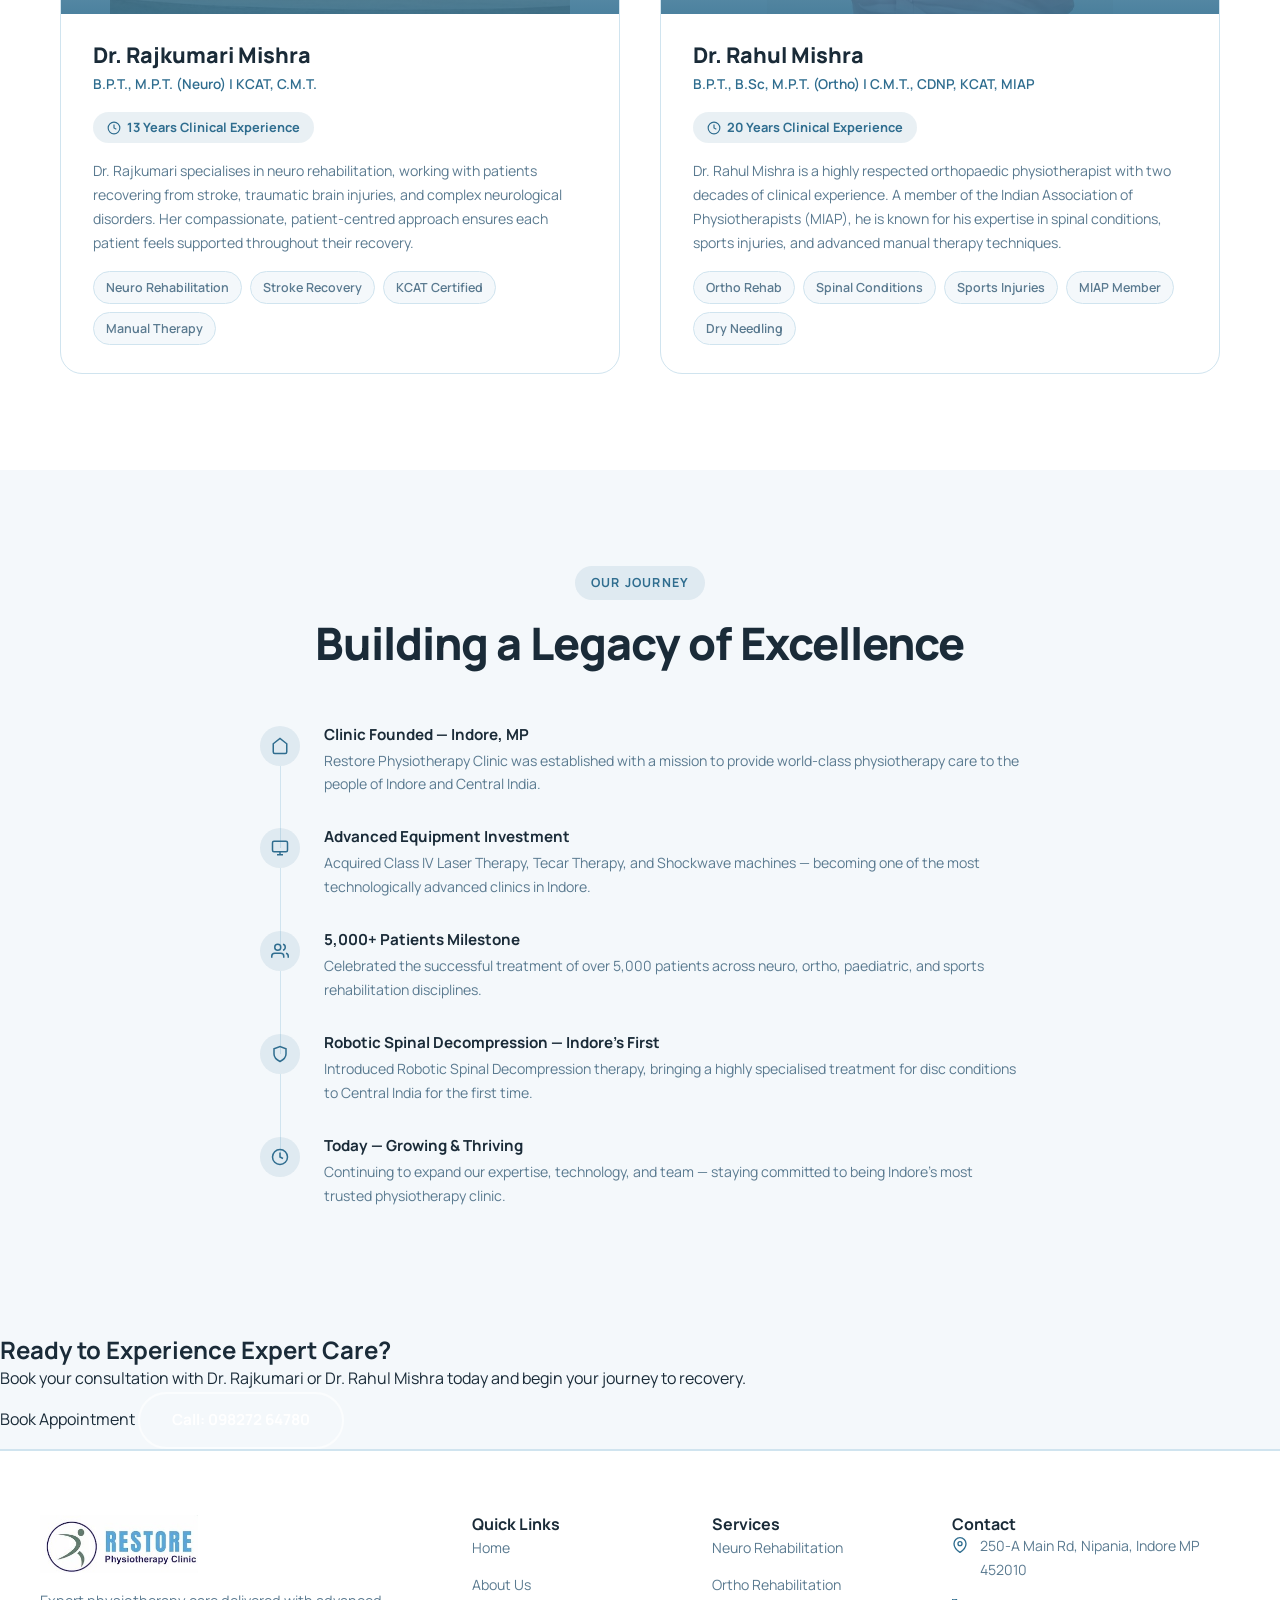
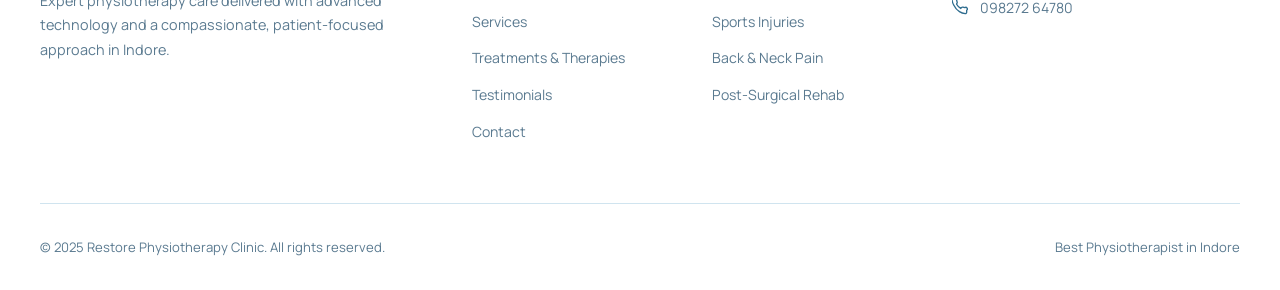
==== commit 81e7cedd: "Add files via upload" ====
--- a/about.html
+++ b/about.html
@@ -2,7 +2,7 @@
 <html lang="en">
 <head>
   <meta charset="UTF-8" />
-  <meta name="viewport" content="width=device-width, initial-scale=1.0" />
+  <meta name="viewport" content="width=device-width, initial-scale=1.0, maximum-scale=5.0, viewport-fit=cover" />
   <title>About Us | Restore Physiotherapy Clinic Indore</title>
   <meta name="description" content="Meet the expert team at Restore Physiotherapy Clinic, Indore. Dr. Rajkumari Mishra and Dr. Rahul Mishra bring 20+ years of combined physiotherapy expertise." />
   <link rel="preconnect" href="https://fonts.googleapis.com" />
@@ -155,77 +155,6 @@
     }
     @media (max-width: 540px) {
       .about-values { grid-template-columns: 1fr; }
-    }
-
-    /* CTA SECTION */
-    .cta-section {
-      background: linear-gradient(135deg, var(--primary) 0%, #1a4a65 100%);
-      padding: 5rem 2rem;
-      text-align: center;
-      position: relative;
-      overflow: hidden;
-    }
-    .cta-section::before {
-      content: '';
-      position: absolute;
-      top: -80px; right: -80px;
-      width: 400px; height: 400px;
-      background: rgba(255,255,255,0.04);
-      border-radius: 50%;
-    }
-    .cta-section::after {
-      content: '';
-      position: absolute;
-      bottom: -80px; left: -80px;
-      width: 300px; height: 300px;
-      background: rgba(255,255,255,0.04);
-      border-radius: 50%;
-    }
-    .cta-section h2 {
-      font-size: clamp(1.8rem, 4vw, 2.8rem);
-      color: white;
-      font-weight: 800;
-      letter-spacing: -0.02em;
-      margin-bottom: 1rem;
-      position: relative; z-index: 1;
-    }
-    .cta-section p {
-      font-size: 1.05rem;
-      color: rgba(255,255,255,0.8);
-      max-width: 560px;
-      margin: 0 auto 2.5rem;
-      position: relative; z-index: 1;
-    }
-    .cta-btns {
-      display: flex;
-      gap: 1rem;
-      justify-content: center;
-      flex-wrap: wrap;
-      position: relative; z-index: 1;
-    }
-    .btn-white {
-      display: inline-flex;
-      align-items: center;
-      gap: 0.5rem;
-      padding: 0.85rem 2rem;
-      background: white;
-      color: var(--primary);
-      border-radius: 50px;
-      font-size: 0.95rem;
-      font-weight: 700;
-      transition: all var(--transition);
-    }
-    .btn-white:hover { transform: translateY(-2px); box-shadow: 0 8px 28px rgba(0,0,0,0.2); }
-
-    @media (max-width: 900px) {
-      .why-us-layout { grid-template-columns: 1fr; gap: 2.5rem; }
-      .equipment-strip { grid-template-columns: repeat(2, 1fr); }
-      .stats-grid { grid-template-columns: repeat(2, 1fr); }
-      .stat-divider { display: none; }
-    }
-    @media (max-width: 500px) {
-      .equipment-strip { grid-template-columns: 1fr; }
-      .stats-grid { grid-template-columns: 1fr 1fr; gap: 1rem; }
     }
   </style>
 </head>
@@ -290,15 +219,15 @@
               <div class="stat-label">Years of Experience</div>
             </div>
             <div class="stat-card">
-              <div class="stat-number"><span data-target="10000" data-suffix="+">0+</span></div>
+              <div class="stat-number"><span data-target="5000" data-suffix="+">0+</span></div>
               <div class="stat-label">Patients Treated</div>
             </div>
             <div class="stat-card">
-              <div class="stat-number"><span>Multiple</span></div>
+              <div class="stat-number"><span data-target="7" data-suffix="">0</span></div>
               <div class="stat-label">Advanced Machines</div>
             </div>
             <div class="stat-card">
-              <div class="stat-number"><span data-target="100" data-suffix="%">0%</span></div>
+              <div class="stat-number"><span data-target="98" data-suffix="%">0%</span></div>
               <div class="stat-label">Satisfaction Rate</div>
             </div>
           </div>
--- a/styles.css
+++ b/styles.css
@@ -519,3 +519,528 @@
   overflow: hidden;
   transition: all var(--transition);
 }
+
+/* ============================================================
+   MOBILE FIX — prevents all horizontal overflow & wobble
+   ============================================================ */
+
+/* 1. Hard-stop any horizontal scroll on every element */
+html, body {
+  overflow-x: hidden !important;
+  width: 100%;
+  max-width: 100%;
+}
+
+/* 2. All containers must not exceed viewport */
+*, *::before, *::after {
+  box-sizing: border-box;
+  max-width: 100%;
+}
+
+/* 3. Lock the page container */
+.container {
+  width: 100%;
+  max-width: 1200px;
+  margin: 0 auto;
+  padding: 0 1rem;
+  box-sizing: border-box;
+}
+
+/* 4. Nav inner must not overflow */
+.nav-inner {
+  max-width: 1280px;
+  width: 100%;
+  padding: 0 1rem;
+  overflow: visible;
+}
+
+/* 5. Fix hero content padding on mobile (6vw causes issues) */
+@media (max-width: 768px) {
+  .hero-content {
+    padding: 1.5rem !important;
+    max-width: 100% !important;
+    width: 100% !important;
+  }
+  .hero-title {
+    font-size: clamp(1.6rem, 6vw, 2.4rem) !important;
+  }
+  .hero-sub {
+    font-size: 0.92rem !important;
+    max-width: 100% !important;
+  }
+  .hero-btns {
+    flex-direction: column !important;
+    gap: 0.75rem !important;
+  }
+  .hero-btns a {
+    width: 100%;
+    justify-content: center;
+    text-align: center;
+  }
+}
+
+/* 6. Stats grid mobile */
+@media (max-width: 768px) {
+  .stats-grid {
+    grid-template-columns: 1fr 1fr !important;
+    gap: 0.75rem !important;
+  }
+  .stat-divider { display: none !important; }
+  .stat-item { padding: 0.75rem 0.5rem !important; }
+  .stat-item .num { font-size: 1.8rem !important; }
+}
+
+/* 7. Services grid mobile */
+@media (max-width: 768px) {
+  .services-grid {
+    grid-template-columns: 1fr !important;
+    gap: 1rem !important;
+  }
+}
+
+/* 8. Why-us layout mobile */
+@media (max-width: 900px) {
+  .why-us-layout {
+    grid-template-columns: 1fr !important;
+    gap: 2rem !important;
+  }
+  .why-us-img img {
+    height: 260px !important;
+  }
+}
+
+/* 9. Equipment strip mobile */
+@media (max-width: 768px) {
+  .equipment-strip {
+    grid-template-columns: 1fr 1fr !important;
+    gap: 1rem !important;
+  }
+}
+@media (max-width: 480px) {
+  .equipment-strip {
+    grid-template-columns: 1fr !important;
+  }
+}
+
+/* 10. Techniques grid mobile */
+@media (max-width: 768px) {
+  .techniques-grid {
+    grid-template-columns: 1fr !important;
+    gap: 1.25rem !important;
+  }
+}
+
+/* 11. Footer grid mobile */
+@media (max-width: 768px) {
+  .footer-grid {
+    grid-template-columns: 1fr !important;
+    gap: 1.75rem !important;
+  }
+  .footer-bottom {
+    flex-direction: column !important;
+    text-align: center !important;
+    gap: 0.5rem !important;
+  }
+}
+
+/* 12. Sections padding on mobile */
+@media (max-width: 768px) {
+  .section { padding: 3rem 1rem !important; }
+  .section-header { margin-bottom: 2rem !important; }
+  .section-title { font-size: clamp(1.5rem, 5vw, 2rem) !important; }
+  .cta-section { padding: 3.5rem 1rem !important; }
+  .cta-section h2 { font-size: 1.6rem !important; }
+  .cta-btns {
+    flex-direction: column !important;
+    align-items: center !important;
+  }
+}
+
+/* 13. Page hero mobile */
+@media (max-width: 768px) {
+  .page-hero {
+    padding: 7rem 1.25rem 3rem !important;
+  }
+  .page-hero h1 { font-size: clamp(1.6rem, 6vw, 2.2rem) !important; }
+}
+
+/* 14. Stat cards grid on about page */
+@media (max-width: 768px) {
+  div[style*="grid-template-columns:1fr 1fr"] {
+    grid-template-columns: 1fr 1fr !important;
+    gap: 0.75rem !important;
+  }
+  .stat-card { padding: 1.5rem 1rem !important; }
+  .stat-number { font-size: 2.2rem !important; }
+}
+
+/* 15. About intro mobile */
+@media (max-width: 900px) {
+  .about-intro {
+    grid-template-columns: 1fr !important;
+    gap: 2rem !important;
+  }
+  .about-values {
+    grid-template-columns: 1fr 1fr !important;
+  }
+}
+@media (max-width: 540px) {
+  .about-values {
+    grid-template-columns: 1fr !important;
+  }
+}
+
+/* 16. Doctor cards mobile */
+@media (max-width: 900px) {
+  .doctors-grid {
+    grid-template-columns: 1fr !important;
+  }
+}
+
+/* 17. Therapy items (alternating layout) mobile */
+@media (max-width: 900px) {
+  .therapy-item,
+  .therapy-item.reverse {
+    grid-template-columns: 1fr !important;
+    direction: ltr !important;
+    gap: 1.5rem !important;
+  }
+  .therapy-img img {
+    height: auto !important;
+    max-height: 280px !important;
+  }
+}
+
+/* 18. Services full grid mobile */
+@media (max-width: 768px) {
+  .services-full-grid {
+    grid-template-columns: 1fr !important;
+    gap: 1rem !important;
+  }
+  .rehab-highlight {
+    grid-template-columns: 1fr !important;
+  }
+  .rehab-highlight-item {
+    border-right: none !important;
+    border-bottom: 1px solid var(--border) !important;
+  }
+}
+
+/* 19. Contact layout mobile */
+@media (max-width: 900px) {
+  .contact-layout {
+    grid-template-columns: 1fr !important;
+    gap: 2rem !important;
+  }
+  .form-row {
+    grid-template-columns: 1fr !important;
+  }
+  .contact-form-wrap { padding: 1.75rem 1.25rem !important; }
+  .map-wrap { height: 280px !important; }
+}
+
+/* 20. Testimonials & video grid mobile */
+@media (max-width: 768px) {
+  .testimonials-grid {
+    grid-template-columns: 1fr !important;
+  }
+  .rating-summary {
+    grid-template-columns: 1fr !important;
+    gap: 1.5rem !important;
+    padding: 1.75rem 1.25rem !important;
+  }
+  .video-grid {
+    grid-template-columns: 1fr !important;
+    gap: 1.25rem !important;
+  }
+  .trust-bar-inner {
+    grid-template-columns: 1fr 1fr !important;
+    gap: 1.25rem !important;
+  }
+}
+
+/* 21. Trust bar mobile */
+@media (max-width: 768px) {
+  .trust-bar { padding: 1.75rem 1rem !important; }
+  .trust-item .num { font-size: 1.8rem !important; }
+}
+
+/* 22. Counter number — prevent layout shift */
+[data-target] {
+  display: inline-block;
+  white-space: nowrap;
+  font-variant-numeric: tabular-nums;
+}
+
+/* 23. Prevent any transforms from creating horizontal scroll */
+.fade-up {
+  will-change: opacity, transform;
+  transform: translateY(28px);
+}
+.fade-up.visible {
+  transform: translateY(0) !important;
+  will-change: auto;
+}
+
+/* 24. Images never overflow */
+img {
+  max-width: 100% !important;
+  height: auto;
+}
+iframe {
+  max-width: 100% !important;
+}
+
+/* 25. Mobile menu full width */
+@media (max-width: 768px) {
+  .mobile-menu {
+    left: 0 !important;
+    right: 0 !important;
+    width: 100% !important;
+    padding: 1.25rem 1rem !important;
+  }
+}
+
+
+/* ============================================================
+   COMPREHENSIVE MOBILE FIX v2 — March 2026
+   Fixes: right-side overflow, counter wobble, all grids
+   ============================================================ */
+
+/* === ROOT OVERFLOW LOCK === */
+html {
+  overflow-x: hidden !important;
+  width: 100%;
+}
+body {
+  overflow-x: hidden !important;
+  width: 100%;
+  position: relative;
+}
+
+/* === EVERY ELEMENT CONSTRAINED === */
+*, *::before, *::after {
+  box-sizing: border-box;
+}
+
+/* === SECTIONS NEVER OVERFLOW === */
+section, .section, .stats-banner, .trust-bar,
+.page-hero, footer, .navbar, .cta-section {
+  width: 100%;
+  max-width: 100vw;
+  overflow-x: hidden;
+}
+
+/* === CONTAINER ALWAYS FULL-WIDTH SAFE === */
+.container {
+  width: 100%;
+  max-width: 1200px;
+  margin-left: auto;
+  margin-right: auto;
+  padding-left: 1.25rem;
+  padding-right: 1.25rem;
+}
+
+/* === NAV INNER SAFE === */
+.nav-inner {
+  padding-left: 1rem;
+  padding-right: 1rem;
+  width: 100%;
+  max-width: 1280px;
+}
+
+/* === COUNTER WOBBLE FIX ===
+   Use tabular-nums + fixed min-width so layout never shifts
+   when digits change from 0 → 5000+ */
+[data-target] {
+  display: inline-block;
+  font-variant-numeric: tabular-nums;
+  font-feature-settings: "tnum";
+  white-space: nowrap;
+  min-width: 2ch;
+  text-align: right;
+}
+.stat-item .num,
+.stat-card .stat-number,
+.trust-item .num {
+  min-height: 1.2em;
+  display: block;
+  white-space: nowrap;
+  overflow: hidden;
+}
+
+/* === FADE-UP — use translateY only, never X, clamp height ===
+   translateY is safe — it does NOT cause horizontal scroll.
+   The wobble was from layout reflow during counter. Now fixed. */
+.fade-up {
+  opacity: 0;
+  transform: translateY(24px);
+  transition: opacity 0.65s cubic-bezier(0.4,0,0.2,1),
+              transform 0.65s cubic-bezier(0.4,0,0.2,1);
+  will-change: opacity, transform;
+}
+.fade-up.visible {
+  opacity: 1;
+  transform: translateY(0);
+  will-change: auto;
+}
+
+/* === VIDEO AUTOPLAY FIX ===
+   Ensure hero video fills and doesn't cause layout issues */
+.hero {
+  width: 100%;
+  overflow: hidden;
+}
+.hero-video {
+  position: absolute;
+  top: 50%; left: 50%;
+  transform: translate(-50%, -50%);
+  min-width: 100%;
+  min-height: 100%;
+  width: auto;
+  height: auto;
+  object-fit: cover;
+  z-index: 0;
+}
+
+/* === MOBILE BREAKPOINTS === */
+@media (max-width: 768px) {
+
+  /* Navbar */
+  .nav-inner {
+    padding: 0 0.875rem;
+  }
+  .nav-logo-img {
+    height: 40px;
+  }
+
+  /* Hero */
+  .hero {
+    height: 100svh;
+    min-height: 500px;
+  }
+  .hero-content {
+    padding: 1.25rem !important;
+    max-width: 100% !important;
+    width: 100% !important;
+  }
+  .hero-title {
+    font-size: clamp(1.55rem, 7vw, 2.2rem) !important;
+    line-height: 1.2 !important;
+  }
+  .hero-sub {
+    font-size: 0.9rem !important;
+    max-width: 100% !important;
+    margin-bottom: 1.5rem !important;
+  }
+  .hero-btns {
+    flex-direction: column !important;
+    gap: 0.65rem !important;
+    align-items: flex-start !important;
+  }
+  .hero-btns a {
+    width: 100% !important;
+    justify-content: center !important;
+    text-align: center !important;
+  }
+
+  /* Stats banner */
+  .stats-banner { padding: 1.75rem 1rem; }
+  .stats-grid {
+    grid-template-columns: 1fr 1fr !important;
+    gap: 0.5rem !important;
+    max-width: 100%;
+  }
+  .stat-item { padding: 0.75rem 0.5rem !important; }
+  .stat-item .num { font-size: 1.75rem !important; }
+  .stat-divider { display: none !important; }
+
+  /* Sections */
+  .section { padding: 2.75rem 1rem !important; }
+  .section-header { margin-bottom: 1.75rem !important; }
+  .section-title { font-size: clamp(1.4rem, 5.5vw, 1.9rem) !important; }
+  .section-sub { font-size: 0.9rem !important; }
+
+  /* Services grid */
+  .services-grid { grid-template-columns: 1fr !important; gap: 0.875rem !important; }
+
+  /* Why-us */
+  .why-us-layout { grid-template-columns: 1fr !important; gap: 2rem !important; }
+  .why-us-img img { height: 240px !important; }
+  .why-us-img-badge { display: none; }
+
+  /* Equipment strip */
+  .equipment-strip { grid-template-columns: 1fr 1fr !important; gap: 0.875rem !important; }
+  .equip-card img { height: 140px !important; }
+
+  /* Techniques grid */
+  .techniques-grid { grid-template-columns: 1fr !important; gap: 1rem !important; }
+  .technique-img-wrap { height: 160px !important; }
+
+  /* CTA section */
+  .cta-section { padding: 3rem 1rem !important; }
+  .cta-section h2 { font-size: 1.5rem !important; }
+  .cta-btns {
+    flex-direction: column !important;
+    align-items: center !important;
+    gap: 0.65rem !important;
+  }
+  .cta-btns a { width: 100% !important; justify-content: center !important; }
+
+  /* Footer */
+  .footer-grid { grid-template-columns: 1fr !important; gap: 1.5rem !important; }
+  footer { padding: 2.5rem 1rem 1.5rem !important; }
+  .footer-bottom {
+    flex-direction: column !important;
+    text-align: center !important;
+    gap: 0.4rem !important;
+    font-size: 0.75rem !important;
+  }
+
+  /* Page hero */
+  .page-hero { padding: 6.5rem 1rem 2.5rem !important; }
+  .page-hero h1 { font-size: clamp(1.5rem, 6.5vw, 2.2rem) !important; }
+  .page-hero p { font-size: 0.9rem !important; }
+
+  /* Mobile menu */
+  .mobile-menu {
+    left: 0 !important;
+    right: 0 !important;
+    width: 100% !important;
+    max-width: 100% !important;
+    padding: 1.25rem 1rem !important;
+  }
+
+  /* Buttons on mobile */
+  .btn-primary, .btn-outline, .btn-white, .btn-book {
+    font-size: 0.875rem !important;
+    padding: 0.75rem 1.5rem !important;
+  }
+
+  /* Images */
+  img { max-width: 100% !important; height: auto; }
+  iframe { max-width: 100% !important; }
+}
+
+@media (max-width: 480px) {
+  .equipment-strip { grid-template-columns: 1fr !important; }
+  .stats-grid { gap: 0.5rem !important; }
+}
+
+/* Prevent hover transforms on touch devices (they cause jitter) */
+@media (hover: none) {
+  .service-card:hover,
+  .why-feature:hover,
+  .equip-card:hover,
+  .technique-card:hover,
+  .stat-card:hover,
+  .video-card:hover,
+  .doctor-card:hover,
+  .value-card:hover,
+  .service-full-card:hover,
+  .therapy-item:hover .therapy-img img,
+  .doctor-card:hover .doctor-img-wrap img {
+    transform: none !important;
+    box-shadow: var(--shadow) !important;
+  }
+}
